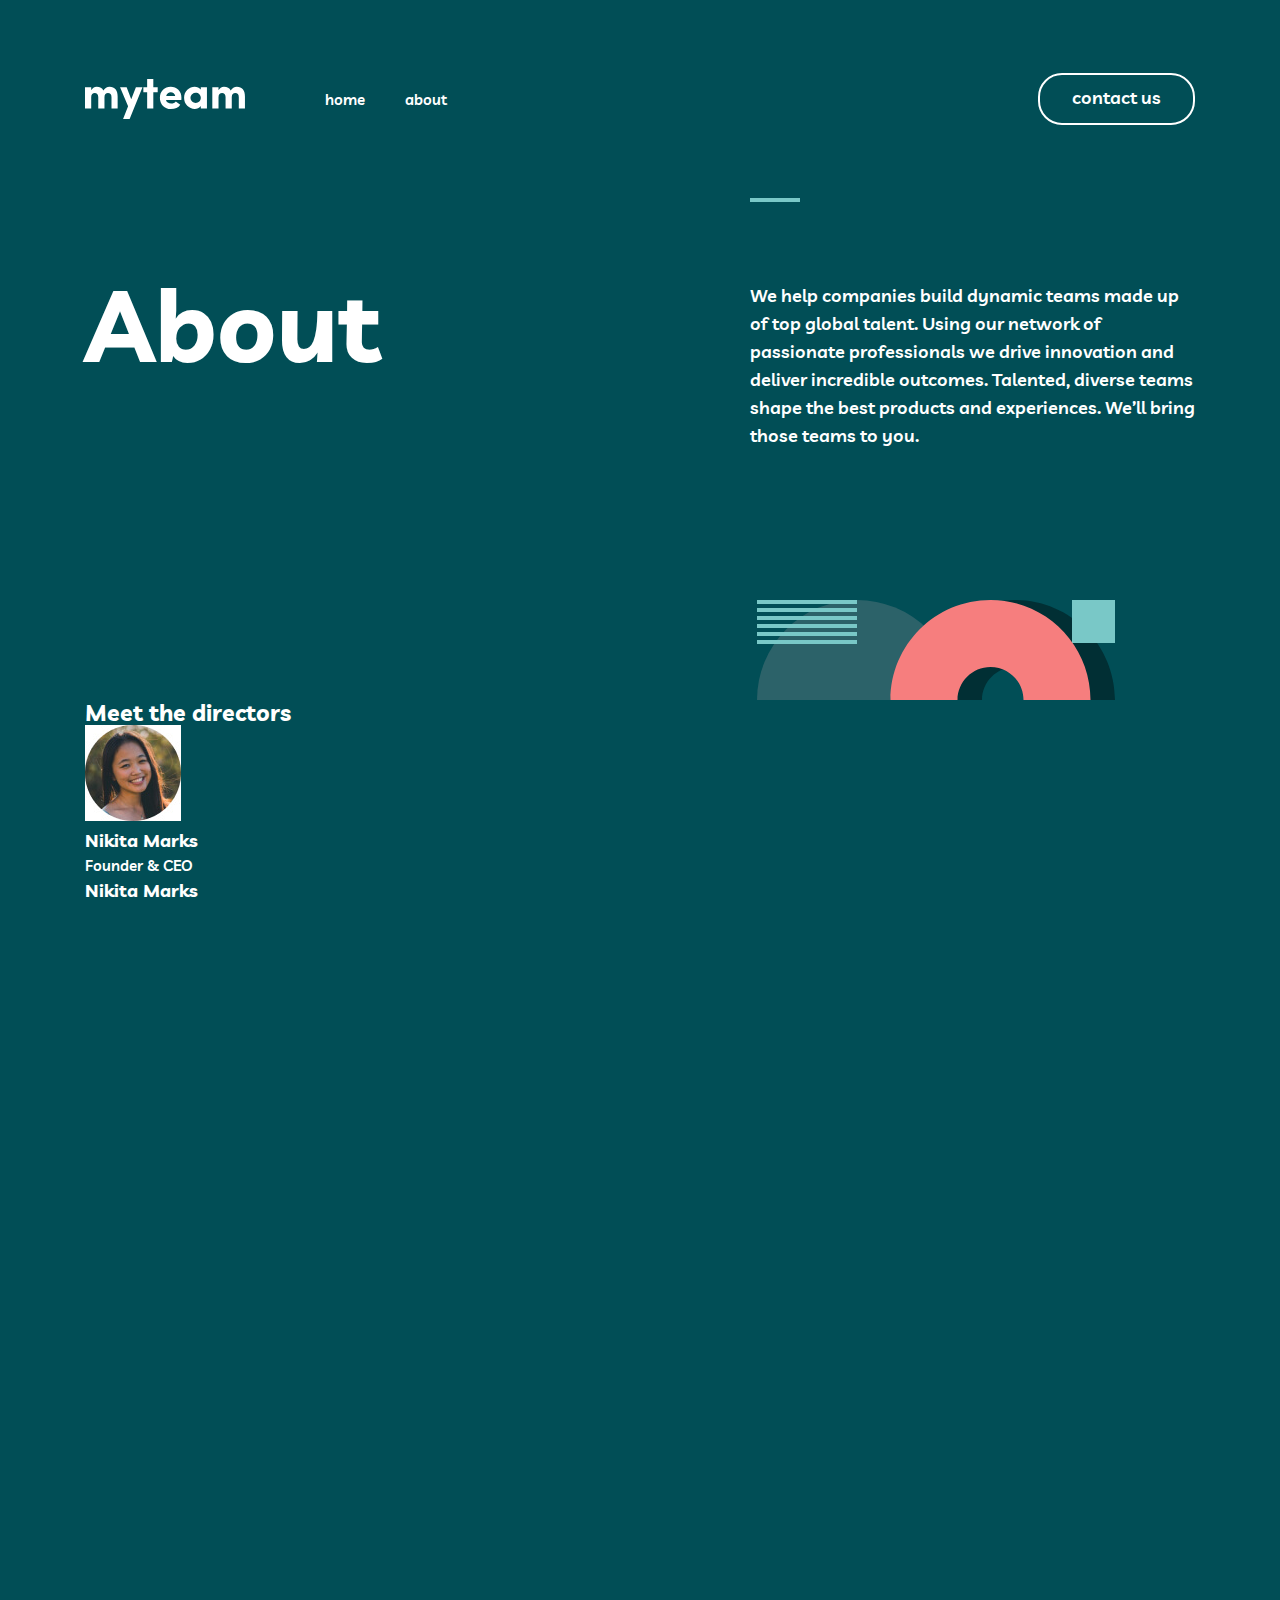
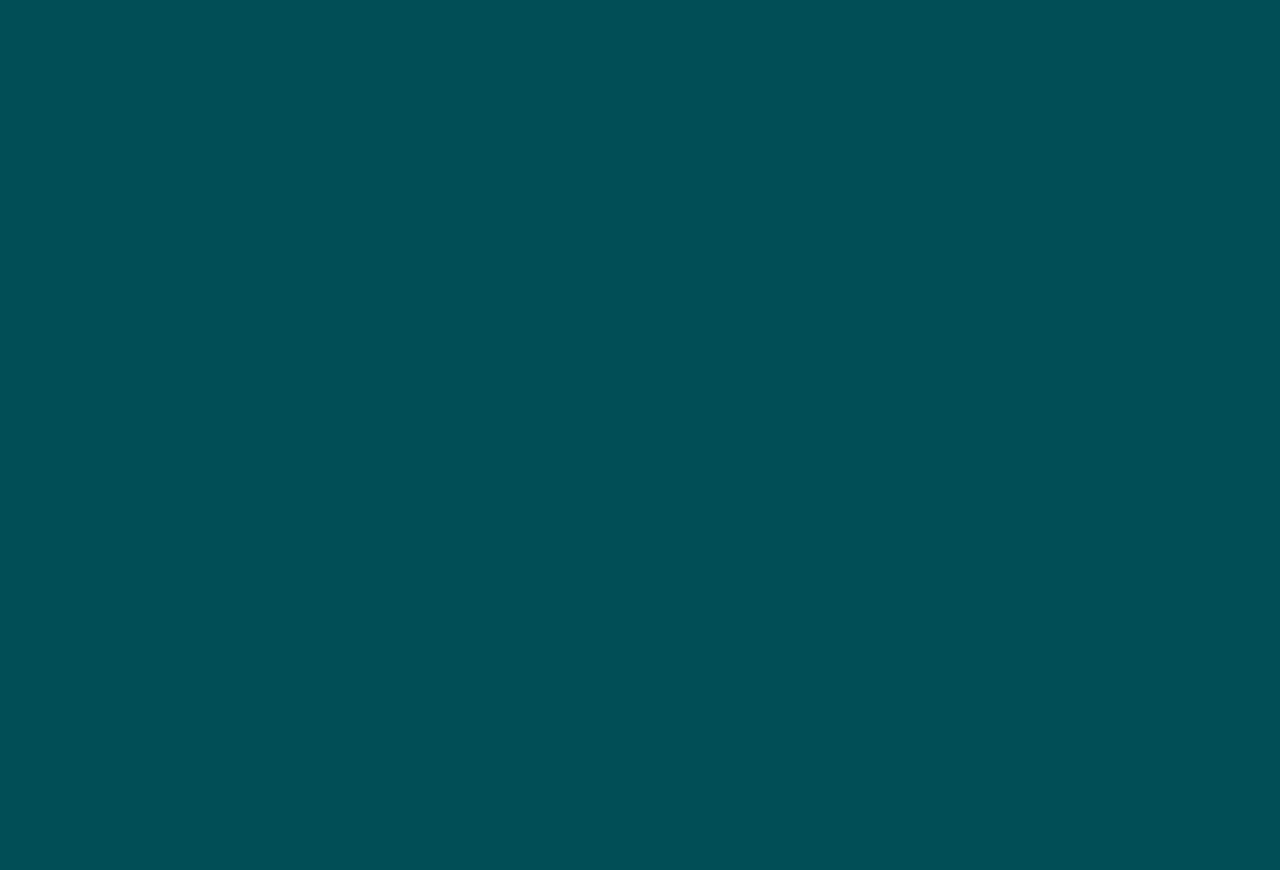
==== about.html @ ebd807f6 "add anchor tag links" ====
<!DOCTYPE html>
<html lang="en">

<head>
    <meta charset="UTF-8">
    <meta name="viewport" content="width=device-width, initial-scale=1.0">
    <link rel="stylesheet" href="./css/normalize.css">
    <link rel="stylesheet" href="./css/style.css">
    <title>MyTeam</title>
</head>

<body>
    <!-- SITE HEADER -->
    <header class="site-header">
        <div class="site-header__container container">
            <div class="site-header__logo logo">
                <img class="logo__img" src="./img/logo.svg" alt="my team logosi" width="160" height="40">
            </div>
            <div class="site-header__nav nav">
                <div class="nav__navbar">
                    <ul class="nav__list">
                        <li class="nav__item">
                            <a class="nav__link" href="index.html">home</a>
                        </li>
                        <li class="nav__item">
                            <a class="nav__link" href="about.html">about</a>
                        </li>
                    </ul>
                    <a href="#" class="button button-transparent">contact us</a>
                </div>
            </div>
            <ul class="site-header__burger-menu burger-menu">
                <li class="burger-menu__line"></li>
                <li class="burger-menu__line"></li>
                <li class="burger-menu__line"></li>
            </ul>
        </div>
    </header>

    <!-- SITE MAIN -->
    <main class="site-main">
        <!-- SITE HERO -->
        <section class="site-hero about-site-hero">
            <div class="site-hero__container container">
                <h1 class="site-hero__heading about-site-hero__heading">
                    About
                </h1>
                <p class="section-text about-section-text">
                    We help companies build dynamic teams made up of top global talent. Using our network of passionate
                    professionals we drive innovation and deliver incredible outcomes. Talented, diverse teams shape the
                    best products and experiences. We’ll bring those teams to you.
                </p>
            </div>
        </section>

        <!-- SITE DIRECTORS CART -->
        <section class="site-carts">
            <div class="site-carts__container container">
                <h2 class="site-carts__heading">Meet the directors</h2>
                <div class="site-carts__carts carts">
                    <div class="carts__cart">
                        <div class="carts__cart-front">
                            <img class="carts__img" src="./img/nikita.jpg" alt="Nikita Marks Founder & CEO" width="96"
                                height="96" srcset="./img/nikita.jpg 1x, ./img/nikita@2x.jpg 2x">
                            <h3 class="carts__name">Nikita Marks</h3>
                            <p class="carts__work">Founder & CEO</p>
                        </div>
                        <div class="carts__cart-back">
                            <h3 class="carts__name">Nikita Marks</h3>
                            <p class="carts__work">“Empowered teams create truly amazing products. Set the north star
                                and let them follow it.”</p>
                            <div class="carts__cart-icons">
                                <svg class="carts__cart-icon" width="21" height="18" fill="none"
                                    xmlns="http://www.w3.org/2000/svg">
                                    <path
                                        d="M20.667 2.797a8.192 8.192 0 0 1-2.357.646 4.11 4.11 0 0 0 1.804-2.27 8.22 8.22 0 0 1-2.606.996A4.096 4.096 0 0 0 14.513.873c-2.649 0-4.595 2.472-3.997 5.038a11.648 11.648 0 0 1-8.457-4.287 4.109 4.109 0 0 0 1.27 5.478A4.086 4.086 0 0 1 1.47 6.59c-.045 1.901 1.317 3.68 3.29 4.075a4.111 4.111 0 0 1-1.853.07 4.106 4.106 0 0 0 3.834 2.85 8.25 8.25 0 0 1-6.075 1.7 11.616 11.616 0 0 0 6.29 1.843c7.618 0 11.922-6.434 11.662-12.205a8.353 8.353 0 0 0 2.048-2.125z"
                                        fill="currentColor" />
                                </svg>
                                <svg class="carts__cart-icon" width="20" height="20" viewBox="0 0 20 20" fill="none"
                                    xmlns="http://www.w3.org/2000/svg">
                                    <g id="icon-linkedin">
                                        <path id="Shape" fill-rule="evenodd" clip-rule="evenodd"
                                            d="M2 0H18C19.1 0 20 0.9 20 2V18C20 19.1 19.1 20 18 20H2C0.9 20 0 19.1 0 18V2C0 0.9 0.9 0 2 0ZM6 17V8H3V17H6ZM4.5 6.3C3.5 6.3 2.7 5.5 2.7 4.5C2.7 3.5 3.5 2.7 4.5 2.7C5.5 2.7 6.3 3.5 6.3 4.5C6.3 5.5 5.5 6.3 4.5 6.3ZM14 17H17V11.3C17 9.4 15.4 7.8 13.5 7.8C12.6 7.8 11.5 8.4 11 9.2V8H8V17H11V11.7C11 10.9 11.7 10.2 12.5 10.2C13.3 10.2 14 10.9 14 11.7V17Z"
                                            fill="currentColor" />
                                    </g>
                                </svg>

                            </div>
                        </div>
                        <button class="carts__button"></button>
                    </div>
                    <div class="carts__cart">
                        <div class="carts__cart-front">
                            <img class="carts__img" src="./img/cristian.jpg" alt="Cristian Dunkan Co-founder & COO"
                                width="96" height="96" srcset="./img/cristian.jpg 1x, ./img/cristian@2x.jpg 2x">
                            <h3 class="carts__name">Cristian Dunkan</h3>
                            <p class="carts__work">Co-founder & COO</p>
                        </div>
                        <div class="carts__cart-back">
                            <h3 class="carts__name">Cristian Dunkan</h3>
                            <p class="carts__work">“Empowered teams create truly amazing products. Set the north star
                                and let them follow it.”</p>
                            <div class="carts__cart-icons">
                                <svg class="carts__cart-icon" width="21" height="18" fill="none"
                                    xmlns="http://www.w3.org/2000/svg">
                                    <path
                                        d="M20.667 2.797a8.192 8.192 0 0 1-2.357.646 4.11 4.11 0 0 0 1.804-2.27 8.22 8.22 0 0 1-2.606.996A4.096 4.096 0 0 0 14.513.873c-2.649 0-4.595 2.472-3.997 5.038a11.648 11.648 0 0 1-8.457-4.287 4.109 4.109 0 0 0 1.27 5.478A4.086 4.086 0 0 1 1.47 6.59c-.045 1.901 1.317 3.68 3.29 4.075a4.111 4.111 0 0 1-1.853.07 4.106 4.106 0 0 0 3.834 2.85 8.25 8.25 0 0 1-6.075 1.7 11.616 11.616 0 0 0 6.29 1.843c7.618 0 11.922-6.434 11.662-12.205a8.353 8.353 0 0 0 2.048-2.125z"
                                        fill="currentColor" />
                                </svg>
                                <svg class="carts__cart-icon" width="20" height="20" viewBox="0 0 20 20" fill="none"
                                    xmlns="http://www.w3.org/2000/svg">
                                    <g id="icon-linkedin">
                                        <path id="Shape" fill-rule="evenodd" clip-rule="evenodd"
                                            d="M2 0H18C19.1 0 20 0.9 20 2V18C20 19.1 19.1 20 18 20H2C0.9 20 0 19.1 0 18V2C0 0.9 0.9 0 2 0ZM6 17V8H3V17H6ZM4.5 6.3C3.5 6.3 2.7 5.5 2.7 4.5C2.7 3.5 3.5 2.7 4.5 2.7C5.5 2.7 6.3 3.5 6.3 4.5C6.3 5.5 5.5 6.3 4.5 6.3ZM14 17H17V11.3C17 9.4 15.4 7.8 13.5 7.8C12.6 7.8 11.5 8.4 11 9.2V8H8V17H11V11.7C11 10.9 11.7 10.2 12.5 10.2C13.3 10.2 14 10.9 14 11.7V17Z"
                                            fill="currentColor" />
                                    </g>
                                </svg>
                            </div>
                        </div>

                        <button class="carts__button"></button>
                    </div>
                    <div class="carts__cart">
                        <div class="carts__cart-front">
                            <img class="carts__img" src="./img/cruz.jpg" alt="Cruz Hamer Co-founder & CTO" width="96"
                                height="96" srcset="./img/cruz.jpg 1x, ./img/cruz@2x.jpg 2x">
                            <h3 class="carts__name">Cruz Hamer</h3>
                            <p class="carts__work">Co-founder & CTO</p>

                        </div>
                        <div class="carts__cart-back">
                            <h3 class="carts__name">Cruz Hamer</h3>
                            <p class="carts__work">“Empowered teams create truly amazing products. Set the north star
                                and let them follow it.”</p>
                            <div class="carts__cart-icons">
                                <svg class="carts__cart-icon" width="21" height="18" fill="none"
                                    xmlns="http://www.w3.org/2000/svg">
                                    <path
                                        d="M20.667 2.797a8.192 8.192 0 0 1-2.357.646 4.11 4.11 0 0 0 1.804-2.27 8.22 8.22 0 0 1-2.606.996A4.096 4.096 0 0 0 14.513.873c-2.649 0-4.595 2.472-3.997 5.038a11.648 11.648 0 0 1-8.457-4.287 4.109 4.109 0 0 0 1.27 5.478A4.086 4.086 0 0 1 1.47 6.59c-.045 1.901 1.317 3.68 3.29 4.075a4.111 4.111 0 0 1-1.853.07 4.106 4.106 0 0 0 3.834 2.85 8.25 8.25 0 0 1-6.075 1.7 11.616 11.616 0 0 0 6.29 1.843c7.618 0 11.922-6.434 11.662-12.205a8.353 8.353 0 0 0 2.048-2.125z"
                                        fill="currentColor" />
                                </svg>
                                <svg class="carts__cart-icon" width="20" height="20" viewBox="0 0 20 20" fill="none"
                                    xmlns="http://www.w3.org/2000/svg">
                                    <g id="icon-linkedin">
                                        <path id="Shape" fill-rule="evenodd" clip-rule="evenodd"
                                            d="M2 0H18C19.1 0 20 0.9 20 2V18C20 19.1 19.1 20 18 20H2C0.9 20 0 19.1 0 18V2C0 0.9 0.9 0 2 0ZM6 17V8H3V17H6ZM4.5 6.3C3.5 6.3 2.7 5.5 2.7 4.5C2.7 3.5 3.5 2.7 4.5 2.7C5.5 2.7 6.3 3.5 6.3 4.5C6.3 5.5 5.5 6.3 4.5 6.3ZM14 17H17V11.3C17 9.4 15.4 7.8 13.5 7.8C12.6 7.8 11.5 8.4 11 9.2V8H8V17H11V11.7C11 10.9 11.7 10.2 12.5 10.2C13.3 10.2 14 10.9 14 11.7V17Z"
                                            fill="currentColor" />
                                    </g>
                                </svg>
                            </div>
                        </div>
                        <button class="carts__button"></button>
                    </div>
                    <div class="carts__cart">
                        <div class="carts__cart-front">
                            <img class="carts__img" src="./img/drake.jpg" alt="Drake Heaton Business Development Lead"
                                width="96" height="96" srcset="./img/drake.jpg 1x, ./img/drake@2x.jpg 2x">
                            <h3 class="carts__name">Drake Heaton</h3>
                            <p class="carts__work">Business Development Lead</p>

                        </div>
                        <div class="carts__cart-back">
                            <h3 class="carts__name">Drake Heaton</h3>
                            <p class="carts__work">“Empowered teams create truly amazing products. Set the north star
                                and let them follow it.”</p>
                            <div class="carts__cart-icons">
                                <svg class="carts__cart-icon" width="21" height="18" fill="none"
                                    xmlns="http://www.w3.org/2000/svg">
                                    <path
                                        d="M20.667 2.797a8.192 8.192 0 0 1-2.357.646 4.11 4.11 0 0 0 1.804-2.27 8.22 8.22 0 0 1-2.606.996A4.096 4.096 0 0 0 14.513.873c-2.649 0-4.595 2.472-3.997 5.038a11.648 11.648 0 0 1-8.457-4.287 4.109 4.109 0 0 0 1.27 5.478A4.086 4.086 0 0 1 1.47 6.59c-.045 1.901 1.317 3.68 3.29 4.075a4.111 4.111 0 0 1-1.853.07 4.106 4.106 0 0 0 3.834 2.85 8.25 8.25 0 0 1-6.075 1.7 11.616 11.616 0 0 0 6.29 1.843c7.618 0 11.922-6.434 11.662-12.205a8.353 8.353 0 0 0 2.048-2.125z"
                                        fill="currentColor" />
                                </svg>
                                <svg class="carts__cart-icon" width="20" height="20" viewBox="0 0 20 20" fill="none"
                                    xmlns="http://www.w3.org/2000/svg">
                                    <g id="icon-linkedin">
                                        <path id="Shape" fill-rule="evenodd" clip-rule="evenodd"
                                            d="M2 0H18C19.1 0 20 0.9 20 2V18C20 19.1 19.1 20 18 20H2C0.9 20 0 19.1 0 18V2C0 0.9 0.9 0 2 0ZM6 17V8H3V17H6ZM4.5 6.3C3.5 6.3 2.7 5.5 2.7 4.5C2.7 3.5 3.5 2.7 4.5 2.7C5.5 2.7 6.3 3.5 6.3 4.5C6.3 5.5 5.5 6.3 4.5 6.3ZM14 17H17V11.3C17 9.4 15.4 7.8 13.5 7.8C12.6 7.8 11.5 8.4 11 9.2V8H8V17H11V11.7C11 10.9 11.7 10.2 12.5 10.2C13.3 10.2 14 10.9 14 11.7V17Z"
                                            fill="currentColor" />
                                    </g>
                                </svg>
                            </div>
                        </div>
                        <button class="carts__button"></button>
                    </div>
                    <div class="carts__cart">
                        <div class="carts__cart-front">
                            <img class="carts__img" src="./img/griffin.jpg" alt="Griffin Wise Lead Marketing" width="96"
                                height="96" srcset="./img/griffin.jpg 1x, ./img/griffin@2x.jpg 2x">
                            <h3 class="carts__name">Griffin Wise</h3>
                            <p class="carts__work">Lead Marketing</p>

                        </div>
                        <div class="carts__cart-back">
                            <h3 class="carts__name">Griffin Wise</h3>
                            <p class="carts__work">“Empowered teams create truly amazing products. Set the north star
                                and let them follow it.”</p>
                            <div class="carts__cart-icons">
                                <svg class="carts__cart-icon" width="21" height="18" fill="none"
                                    xmlns="http://www.w3.org/2000/svg">
                                    <path
                                        d="M20.667 2.797a8.192 8.192 0 0 1-2.357.646 4.11 4.11 0 0 0 1.804-2.27 8.22 8.22 0 0 1-2.606.996A4.096 4.096 0 0 0 14.513.873c-2.649 0-4.595 2.472-3.997 5.038a11.648 11.648 0 0 1-8.457-4.287 4.109 4.109 0 0 0 1.27 5.478A4.086 4.086 0 0 1 1.47 6.59c-.045 1.901 1.317 3.68 3.29 4.075a4.111 4.111 0 0 1-1.853.07 4.106 4.106 0 0 0 3.834 2.85 8.25 8.25 0 0 1-6.075 1.7 11.616 11.616 0 0 0 6.29 1.843c7.618 0 11.922-6.434 11.662-12.205a8.353 8.353 0 0 0 2.048-2.125z"
                                        fill="currentColor" />
                                </svg>
                                <svg class="carts__cart-icon" width="20" height="20" viewBox="0 0 20 20" fill="none"
                                    xmlns="http://www.w3.org/2000/svg">
                                    <g id="icon-linkedin">
                                        <path id="Shape" fill-rule="evenodd" clip-rule="evenodd"
                                            d="M2 0H18C19.1 0 20 0.9 20 2V18C20 19.1 19.1 20 18 20H2C0.9 20 0 19.1 0 18V2C0 0.9 0.9 0 2 0ZM6 17V8H3V17H6ZM4.5 6.3C3.5 6.3 2.7 5.5 2.7 4.5C2.7 3.5 3.5 2.7 4.5 2.7C5.5 2.7 6.3 3.5 6.3 4.5C6.3 5.5 5.5 6.3 4.5 6.3ZM14 17H17V11.3C17 9.4 15.4 7.8 13.5 7.8C12.6 7.8 11.5 8.4 11 9.2V8H8V17H11V11.7C11 10.9 11.7 10.2 12.5 10.2C13.3 10.2 14 10.9 14 11.7V17Z"
                                            fill="currentColor" />
                                    </g>
                                </svg>
                            </div>
                        </div>
                        <button class="carts__button"></button>
                    </div>
                    <div class="carts__cart">
                        <div class="carts__cart-front">
                            <img class="carts__img" src="./img/oval.jpg" alt="Aden Allan Head of Talent" width="96"
                                height="96" srcset="./img/oval.jpg 1x, ./img/oval@2x.jpg 2x">
                            <h3 class="carts__name">Aden Allan</h3>
                            <p class="carts__work">Head of Talent</p>

                        </div>
                        <div class="carts__cart-back">
                            <h3 class="carts__name">Aden Allan</h3>
                            <p class="carts__work">“Empowered teams create truly amazing products. Set the north star
                                and let them follow it.”</p>
                            <div class="carts__cart-icons">
                                <svg class="carts__cart-icon" width="21" height="18" fill="none"
                                    xmlns="http://www.w3.org/2000/svg">
                                    <path
                                        d="M20.667 2.797a8.192 8.192 0 0 1-2.357.646 4.11 4.11 0 0 0 1.804-2.27 8.22 8.22 0 0 1-2.606.996A4.096 4.096 0 0 0 14.513.873c-2.649 0-4.595 2.472-3.997 5.038a11.648 11.648 0 0 1-8.457-4.287 4.109 4.109 0 0 0 1.27 5.478A4.086 4.086 0 0 1 1.47 6.59c-.045 1.901 1.317 3.68 3.29 4.075a4.111 4.111 0 0 1-1.853.07 4.106 4.106 0 0 0 3.834 2.85 8.25 8.25 0 0 1-6.075 1.7 11.616 11.616 0 0 0 6.29 1.843c7.618 0 11.922-6.434 11.662-12.205a8.353 8.353 0 0 0 2.048-2.125z"
                                        fill="currentColor" />
                                </svg>
                                <svg class="carts__cart-icon" width="20" height="20" viewBox="0 0 20 20" fill="none"
                                    xmlns="http://www.w3.org/2000/svg">
                                    <g id="icon-linkedin">
                                        <path id="Shape" fill-rule="evenodd" clip-rule="evenodd"
                                            d="M2 0H18C19.1 0 20 0.9 20 2V18C20 19.1 19.1 20 18 20H2C0.9 20 0 19.1 0 18V2C0 0.9 0.9 0 2 0ZM6 17V8H3V17H6ZM4.5 6.3C3.5 6.3 2.7 5.5 2.7 4.5C2.7 3.5 3.5 2.7 4.5 2.7C5.5 2.7 6.3 3.5 6.3 4.5C6.3 5.5 5.5 6.3 4.5 6.3ZM14 17H17V11.3C17 9.4 15.4 7.8 13.5 7.8C12.6 7.8 11.5 8.4 11 9.2V8H8V17H11V11.7C11 10.9 11.7 10.2 12.5 10.2C13.3 10.2 14 10.9 14 11.7V17Z"
                                            fill="currentColor" />
                                    </g>
                                </svg>
                            </div>
                        </div>
                        <button class="carts__button"></button>
                    </div>
                </div>
            </div>
            <img class="about-cart-pattern" src="./img/directors-rect.svg" width="147" height="100">
        </section>
    </main>

    <!-- SITE FOOTER -->
    <footer class="site-footer">
        <div class="footer__container container">
            <div class="site-footer__left-side">
                <div class="site-footer__logo-links">
                    <div class="site-footer__logo logo">
                        <img class="logo__img" src="./img/logo.svg" alt="my team logosi" width="160" height="40">
                    </div>
                    <ul class="site-footer__nav nav__list">
                        <li class="site-footer__nav-item nav__item">
                            <a class="nav__link" href="#">home</a>
                        </li>
                        <li class="site-footer__nav-item nav__item">
                            <a class="nav__link" href="#">about</a>
                        </li>
                    </ul>
                </div>
                <ul class="site-footer__social-link-list social-link-list">
                    <li class="social-link-item">
                        <a href="#" class="social-link">
                            <svg width="24" height="24" fill="none" xmlns="http://www.w3.org/2000/svg">
                                <path
                                    d="M18.896 0H1.104C.494 0 0 .494 0 1.104v17.793C0 19.506.494 20 1.104 20h9.58v-7.745H8.076V9.237h2.606V7.01c0-2.583 1.578-3.99 3.883-3.99 1.104 0 2.052.082 2.329.119v2.7h-1.598c-1.254 0-1.496.597-1.496 1.47v1.928h2.989l-.39 3.018h-2.6V20h5.098c.608 0 1.102-.494 1.102-1.104V1.104C20 .494 19.506 0 18.896 0z"
                                    fill="currentColor" />
                            </svg>
                        </a>
                    </li>
                    <li class="social-link-item">
                        <a href="#" class="social-link">
                            <svg width="24" height="24" fill="none" xmlns="http://www.w3.org/2000/svg">
                                <path
                                    d="M10 0C4.478 0 0 4.477 0 10c0 4.237 2.636 7.855 6.356 9.312-.088-.791-.167-2.005.035-2.868.181-.78 1.172-4.97 1.172-4.97s-.299-.6-.299-1.486c0-1.39.806-2.428 1.81-2.428.852 0 1.264.64 1.264 1.408 0 .858-.545 2.14-.828 3.33-.236.995.5 1.807 1.48 1.807 1.778 0 3.144-1.874 3.144-4.58 0-2.393-1.72-4.068-4.177-4.068-2.845 0-4.515 2.135-4.515 4.34 0 .859.331 1.781.745 2.281a.3.3 0 0 1 .069.288l-.278 1.133c-.044.183-.145.223-.335.134-1.249-.581-2.03-2.407-2.03-3.874 0-3.154 2.292-6.052 6.608-6.052 3.469 0 6.165 2.473 6.165 5.776 0 3.447-2.173 6.22-5.19 6.22-1.013 0-1.965-.525-2.291-1.148l-.623 2.378c-.226.869-.835 1.958-1.244 2.621.937.29 1.931.446 2.962.446 5.523 0 10-4.477 10-10S15.523 0 10 0z"
                                    fill="currentColor" />
                            </svg>
                        </a>
                    </li>
                    <li class="social-link-item">
                        <a href="#" class="social-link">
                            <svg width="24" height="19.5" fill="none" xmlns="http://www.w3.org/2000/svg">
                                <path
                                    d="M20.667 2.797a8.192 8.192 0 0 1-2.357.646 4.11 4.11 0 0 0 1.804-2.27 8.22 8.22 0 0 1-2.606.996A4.096 4.096 0 0 0 14.513.873c-2.649 0-4.595 2.472-3.997 5.038a11.648 11.648 0 0 1-8.457-4.287 4.109 4.109 0 0 0 1.27 5.478A4.086 4.086 0 0 1 1.47 6.59c-.045 1.901 1.317 3.68 3.29 4.075a4.111 4.111 0 0 1-1.853.07 4.106 4.106 0 0 0 3.834 2.85 8.25 8.25 0 0 1-6.075 1.7 11.616 11.616 0 0 0 6.29 1.843c7.618 0 11.922-6.434 11.662-12.205a8.353 8.353 0 0 0 2.048-2.125z"
                                    fill="currentColor" />
                            </svg>
                        </a>
                    </li>
                </ul>
                <ul class="site-footer__adress adress-list">
                    <li class="adress-list__item">987 Hillcrest Lane</li>
                    <li class="adress-list__item">Irvine, CA</li>
                    <li class="adress-list__item">California 92714</li>
                    <li class="adress-list__item">Call Us : 949-833-7432</li>
                </ul>
            </div>
            <div class="site-footer__right-side">
                Copyright 2020. All Rights Reserved
            </div>
        </div>
    </footer>
    <script src="./js/script.js"></script>
</body>

</html>
---- css/style.css ----
/* CUSTOM PROPS */
:root {
    --midnight-green:#014e56;
    --light-coral:#f67e7e;
    --white:#ffffff;
    --rapture-blue:#79c8c7;
    --police-blue:#2c6269;
    --deep-jungle-green:#004047;
    --sacramento-state-green: #012f34;
    --dark-green: #002529;
}

/* FONT FAMILY */
@font-face {
    font-family: 'Livvic';
    src: url('../fonts/Livvic-MediumItalic.woff2') format('woff2'),
        url('../fonts/Livvic-MediumItalic.woff') format('woff');
    font-weight: 500;
    font-style: italic;
    font-display: swap;
}

@font-face {
    font-family: 'Livvic';
    src: url('../fonts/Livvic-BoldItalic.woff2') format('woff2'),
        url('../fonts/Livvic-BoldItalic.woff') format('woff');
    font-weight: bold;
    font-style: italic;
    font-display: swap;
}

@font-face {
    font-family: 'Livvic';
    src: url('../fonts/Livvic-Bold.woff2') format('woff2'),
        url('../fonts/Livvic-Bold.woff') format('woff');
    font-weight: bold;
    font-style: normal;
    font-display: swap;
}

@font-face {
    font-family: 'Livvic';
    src: url('../fonts/Livvic-SemiBold.woff2') format('woff2'),
        url('../fonts/Livvic-SemiBold.woff') format('woff');
    font-weight: 600;
    font-style: normal;
    font-display: swap;
}

/* GLOBAL */
html {
    box-sizing: border-box;
    height: 100%;
    scroll-behavior: smooth;
    overflow-x: hidden;
}

*,
*::after,
*::before {
    box-sizing: inherit;
    margin: 0;
    padding: 0;
}

body {
    height: 100%;
    display: flex;
    padding: 0;
    margin: 0;
    font-size: 15px;
    line-height: 25px;
    letter-spacing: 0px;
    font-family: "Livvic","Arial",sans-serif;
    font-weight: 600;
    flex-direction: column;
    background-color: var(--midnight-green);
    color: var(--white);
    position: relative;
    overflow-x: hidden;
}

main {
    flex-grow: 1;
}

/* CONTAINER */
.container {
    max-width: 1150px;
    width: 100%;
    padding-left: 20px;
    padding-right: 20px;
    margin-left: auto;
    margin-right: auto;
}

/* BUTTONS */
.button {
    text-decoration: none;
    font-size: 18px;
    line-height: 28px;
    padding: 9px 32px 11px;
    border: 2px solid var(--white);
    border-radius: 24px;
    cursor: pointer;
    transition: background-color 0.3s ease, color 0.3s ease;
    white-space: nowrap;
}
.button-transparent {
    background-color: transparent;
    color: var(--white);
}
.button-white {
    background-color: var(--white);
    color: var(--deep-jungle-green)
}
.button-dark {
    background-color: transparent;
    border-color: var(--sacramento-state-green);
    color: var(--sacramento-state-green);
}

.button-transparent:hover {
    background-color: var(--white);
    color: var(--dark-green);
}
.button-white:hover {
    opacity: 0.8;
}
.button-dark:hover {
    background-color: var(--sacramento-state-green);
    color: var(--white);
}
/* SITE HEADER */
.site-header {
    padding-top: 73px;
    padding-bottom: 73px;
}
.site-header__container {
    display: flex;
    align-items: center;
    justify-content: space-between;
}
.site-header__logo {
    cursor: pointer;
    margin-right: 80px;
}
.logo__img {
    width: 160px;
    height: 40px;
    object-fit: contain;
    flex-shrink: 0;
    display: block;
}
.site-header__nav {
    width: 100%;
    display: flex;
    align-items: center;
    justify-content: center;
}
.nav__navbar {
    width: 100%;
    display: flex;
    justify-content: space-between;
    align-items: center;
}
.nav__list {
    display: flex;
    align-items: center;
    list-style: none;
}
.nav__item:not(:last-child) {
    margin-right: 40px;
}
.nav__link {
    color: var(--white);
    text-decoration: none;
    transition: color 0.3s ease;
}
.nav__link:hover {
    color:var(--light-coral);
}
.site-header__burger-menu {
    list-style: none;
    cursor: pointer;
    display: none;
}
.burger-menu__line {
    width: 20px;
    height: 3px;
    background-color: var(--white);
}
.burger-menu__line:not(:last-child) {
    margin-bottom: 4px;
}
.burger-menu__line:not(:last-child) {
    margin-bottom: 4px;
}
.burger-menu-cross .burger-menu__line:nth-child(1) {
    transform: rotate(45deg);
    margin-bottom: -4px;
}
.burger-menu-cross .burger-menu__line:nth-child(2) {
    display: none;
}
.burger-menu-cross .burger-menu__line:nth-child(3) {
    transform: rotate(-45deg);
}

/* SITE HERO */
.site-hero {
    width: 100%;
    background-image: url("../img/hero-bottom-pattern.svg");
    background-repeat: no-repeat;
    background-position: top calc(100% + 100px) right 165px;
    padding-bottom: 250px;
}
.site-hero__pattern {
    width: 200px;
    height: 200px;
    position: absolute;
    top: calc(50% - 100px);
    left: -100px;
    z-index: -1;
}
.site-hero__container {
    display: flex;
    align-items: center;
    justify-content: center;
}
.site-hero__heading {
    max-width: 635px;
    width: 100%;
    font-size: 100px;
    font-weight: bold;
    line-height: 100px;
    margin-right: 30px;
}
.orange-text {
    color: var(--light-coral);
}
.section-text {
    font-size: 18px;
    line-height: 28px;
    max-width: 445px;
    width: 100%;
}
.section-text::before {
    content: "";
    width: 50px;
    height: 4px;
    background-color: var(--rapture-blue);
    display: block;
    margin-bottom: 80px;
}

/* SITE FEATURES */

.site-features {
    background-color: var(--sacramento-state-green);
    padding-top: 140px;
    padding-bottom: 140px;
    background-image: url("../img/features-pattern.svg");
    background-repeat: no-repeat;
    background-position: calc(100% + 100px) 100%
}
.site-features__container {
    display: flex;
    align-items: self-start;
    justify-content: center;
}
.site-features__heading {
    font-size: 48px;
    line-height: 48px;
    font-weight: bold;
    max-width: 445px;
    width: 100%;
    margin-right: 125px;
}
.site-features__heading::before {
    content: "";
    width: 50px;
    height: 4px;
    background-color: var(--light-coral);
    display: block;
    margin-bottom: 54px;
}
.section__list {
    list-style: none;
    width: 100%;
}
.item {
    display: flex;
}
.item:not(:last-child) {
    margin-bottom: 32px;
}
.item__icon {
    width: 72px;
    height: 72px;
    margin-right: 23px;
}
.item__info {
    width: 445px;
}
.item__title {
    font-size: 18px;
    font-weight: bold;
    line-height: 28px;
    color: var(--light-coral);
    margin-bottom: 16px;
}
.item__text {
    font-size: 15px;
    font-weight: 600;
    line-height: 25px;
}

/* SITE REVIEW */

.site-review {
    padding-top: 140px;
    padding-bottom: 140px;
    background-image: url("../img/reviews-bg-right.svg");
    background-repeat:no-repeat;
    background-position: top calc(100% + 100px) right 0%;
    position: relative;
 }
 .site-review-pattern {
    position: absolute;
    top: 0;
    left: 0;
 }
.site-review__heading {
    font-size: 48px;
    line-height: 48px;
    font-weight: bold;
    text-align: center;
    max-width: 932px;
    width: 100%;
    margin-left: auto;
    margin-right: auto;
    margin-bottom: 92px;
}
.green-text {
    color: var(--rapture-blue);
}
.site-review__list {
    list-style: none;
    display: flex;
    align-items:self-start
}
.site-review__item {
    width: 31%;
    text-align: center;
}
.site-review__item:not(:last-child) {
    margin-right: 3.5%;
}
.site-review__item-descr {
    position: relative;
    margin-bottom: 24px;
}
.site-review__item-descr::before {
    content: "";
    width: 67px;
    height: 56px;
    display: block;
    background-image: url("../img/icon-quotes.svg");
    position: absolute;
    left: 50%;
    top: -38px;
    transform: translateX(-50%);
    z-index: -1;
}
.site-review__user-name {
    font-size: 18px;
    font-weight: bold;
    line-height: 28px;
    color: var(--rapture-blue);
}
.site-review__user-work {
    font-size: 13px;
    font-weight: 500;
    font-style: italic;
    margin-bottom: 32px;
}
.site-review__user0-img {
    width: 62px;
    height: 62px;
    border: 2px solid #C4FFFE;
    border-radius: 50%;
}

/* SITE CTA */

.site-cta {
    padding-top: 76px;
    padding-bottom: 76px;
    background-color: var(--light-coral);
    color: var(--sacramento-state-green);
    background-image: url("../img/cta-pattern.svg");
    background-repeat: no-repeat;
    background-position: top calc(100% + 100px) left 0px;
}

.site-cta__inner {
    font-size: 48px;
    line-height: 48px;
    font-weight: bold;
    display: flex;
    align-items: center;
    justify-content: space-between;
}
.site-cta__button {
    margin-left: 20px;
}


/* SITE FOOTER */
.site-footer {
    padding-top: 48px;
    padding-bottom: 48px;
    background-color: var(--dark-green);
    color: var(--white);
}
.footer__container {
    position: relative;
}
.site-footer__left-side {
    width: 100%;
    display: flex;
    align-items: self-start;
    justify-content: space-between;
}
.site-footer__logo {
    margin-bottom: 25px;
}
.social-link-list {
    display: flex;
    align-items: center;
    list-style: none;
}
.social-link-item:not(:last-child) {
    margin-right: 16px;
}
.social-link {
    text-decoration: none;
    color: var(--white);
}
.adress-list {
    position: absolute;
    top: 0;
    left: 285px;
    list-style: none;
}
.adress-list__item {
    color: rgba(255, 255, 255, 0.6);
}
.site-footer__right-side {
    position: absolute;
    bottom: 0;
    right: 20px;
    color: rgba(255, 255, 255, 0.6);
}


/* MEDIA QUERIES */

@media only screen and (max-width: 1000px) {
    .site-hero__heading {
        font-size: 64px;
    }
    .section-text {
        font-size: 15px;
    }
    .section-text::before {
        margin-bottom: 54px;
    }

    .site-features__heading {
        font-size: 36px;
        line-height: 40px;
    }
    .item__icon {
        margin-right: 16px;
    }

    .site-cta {
        padding-top: 84px;
        padding-bottom: 84px;
        background-position: top calc(100% + 122px) left 0px;
    }
    .site-cta__container {
        padding-left: 77px;
        padding-right: 77px;
    }
}

@media only screen and (max-width: 950px) {
    .site-features__container {
        flex-direction: column;
        padding-left: 97px;
        padding-right: 97px;
    }
    .site-features__heading {
        margin-right: 0;
        margin-bottom: 64px;
    }
}

@media only screen and (max-width: 768px) {
    .site-header {
        padding-top: 64px;
        padding-bottom: 64px;
    }
    .site-header__logo {
        margin-right: 48px;
    }
    .logo__img {
        width: 128px;
        height: 32px;
    }

    .site-hero {
        background-position: top calc(100% + 100px) right 50%;
    }
    .site-hero__container {
        flex-direction: column;
        text-align: center;
    }
    .site-hero__heading {
        width: 100%;
        font-size: 64px;
        line-height: 56px;
        margin-right: 0;
        margin-bottom: 24px;
    }
    .section-text {
        width: 100%;
        font-size: 15px;
    }
    .section-text::before {
        display: none;
    }
    .site-hero__pattern {
        display: none;
    }

    .site-features {
        padding-top: 100px;
        padding-bottom: 100px;
        background-position: calc(100% + 100px) 0%
    }
    .site-features__heading {
        font-size: 32px;
        line-height: 32px;
    }
    .item__info {
        max-width: 445px;
        width: 100%;
    }

    .site-review {
        padding-top: 100px;
        padding-bottom: 100px;
    }
    .site-review__container {
        padding-left: 97px;
        padding-right: 97px;
    }
    .site-review__heading {
        font-size: 32px;
        line-height: 32px;
        margin-bottom: 84px;
        max-width: 573px;
    }
    .site-review__list {
        flex-direction: column;
    }
    .site-review__item {
        width: 100%;
    }
    .site-review__item:not(:last-child) {
        margin-right: 0;
        margin-bottom: 84px;
    }
    .site-review__item-descr {
        margin-bottom: 16px;
    }
    .site-review__user-work {
        margin-bottom: 16px;
    }

    .site-footer__left-side {
        flex-direction: column;
    }
    .adress-list {
        left: inherit;
        right: 20px;
        text-align: right;
    }
    .site-footer__logo {
        margin-bottom: 53px;
    }
    .site-footer__logo-links {
        margin-bottom: 32px;
    }

}

@media only screen and (max-width: 550px) {
    .site-header {
        padding-top: 48px;
        padding-bottom: 48px;
        overflow-x: hidden;
    }
    .site-header__nav {
        position: fixed;
        justify-content: space-around;
        width: 100%;
        height: 100%;
        left: 0;
        top: 0;
        background-color: rgba(0,0,0,0.5);
        z-index: 99;
        transform: translateX(100%);
    }
    .site-header__nav-open {
        transform: translateX(0%);
    }
    .nav__navbar {
        width: 255px;
        height: 100%;
        position: absolute;
        right: 0;
        top: 0;
        flex-direction: column;
        justify-content: start;
        background-color: var(--police-blue);
        background-image: url("../img/nav-menu-pattern.svg");
        background-repeat: no-repeat;
        background-position: left calc(100% + 100px)  top 100%;
        padding: 112px 48px;
        transform: translateX(100%);
        transition: transform 0.3s ease;
    }
    .nav__navbar-open {
        transform: translateX(0%);
    }
    .nav__list {
        flex-direction: column;
        width: 100%;
        margin-bottom: 36px;
    }
    .nav__item {
        width: 100%;
        text-align: left;
    }
    .nav__item:not(:last-child) {
        margin-right: 0;
        margin-bottom: 24px;
    }
    .burger-menu {
        display: block;
        z-index: 100;
    }

    .site-features__container {
        padding-left: 24px;
        padding-right: 24px;
    }

    .site-review {
        padding-top: 140px;
        padding-bottom: 140px;
    }
    .site-review__container {
        padding-left: 24px;
        padding-right: 24px;
    }
    .site-review__heading {
        max-width: 100%;
    }

    .site-cta__inner {
        flex-direction: column;
        justify-content: center;
        text-align: center;
        width: 100%;
    }
    .site-cta__button {
        margin-left: 0;
        margin-top: 24px;
    }

    .site-footer {
        padding-top: 66px;
        padding-bottom: 64px;
    }
    .footer__container {
        flex-direction: column;
        justify-content: center;
        align-items: center;
    }
    .site-footer__left-side {
        align-items: center;
        justify-content: center;
    }
    .site-footer__right-side {
        position: static;
        text-align: center;
    }
    .site-footer__logo-links {
        width: 100%;
        margin-bottom: 24px;
    }
    .site-footer__logo {
        display: flex;
        justify-content: center;
        margin-bottom: 24px;
    }
    .site-footer__nav {
        flex-direction: row;
        align-items: center;
        justify-content: center;
        margin-bottom: 0;
    }
    .site-footer__nav-item {
        width: auto;
    }
    .site-footer__nav-item:not(:last-child) {
        margin-bottom: 0;
        margin-right: 24px;
    }
    .adress-list {
        position: static;
        text-align: center;
        order: 0;
        margin-bottom: 40px;
    }
    .social-link-list {
        order: 1;
        margin-bottom: 16px;
    }

}

@media only screen and (max-width: 375px) {
    .site-hero__heading {
        font-size: 40px;
        line-height: 40px;
        margin-bottom: 18px;
    }

    .site-features {
        padding-top: 100px;
        padding-bottom: 100px;
    }
    .site-features__heading {
        max-width: 240px;
    }
    .site-features__heading::before {
        content: "";
        width: 50px;
        height: 4px;
        background-color: var(--light-coral);
        display: block;
        margin-bottom: 32px;
    }
    .item {
        flex-direction: column;
        align-items: center;
        text-align: center;
    }
    .item:not(:last-child) {
        margin-bottom: 48px;
    }
    .item__icon {
        margin-right: 0;
        margin-bottom: 16px;
    }
    .item__title {
        font-size: 18px;
        margin-bottom: 8px;
    }

    .site-cta__inner {
        font-size: 32px;
    }
    .site-cta__container {
        padding-left: 24px;
        padding-right: 24px;
    }

}
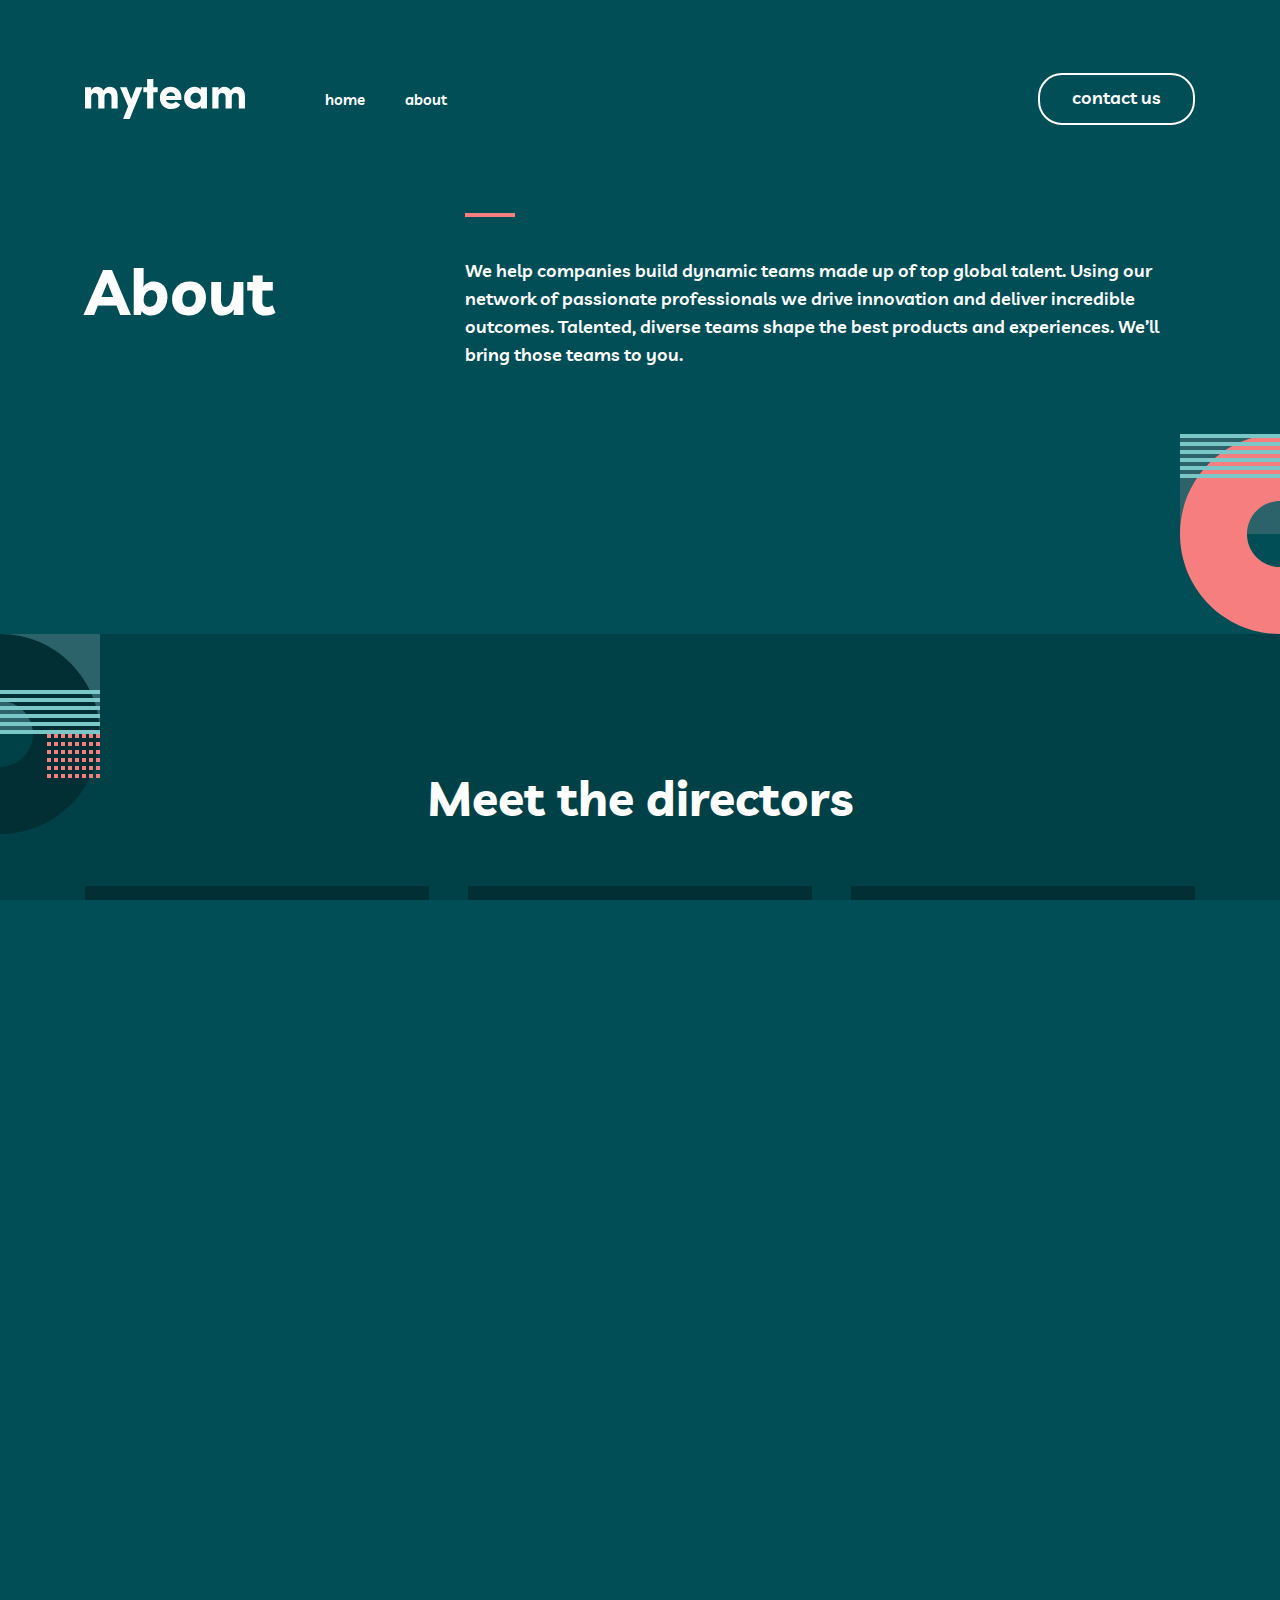
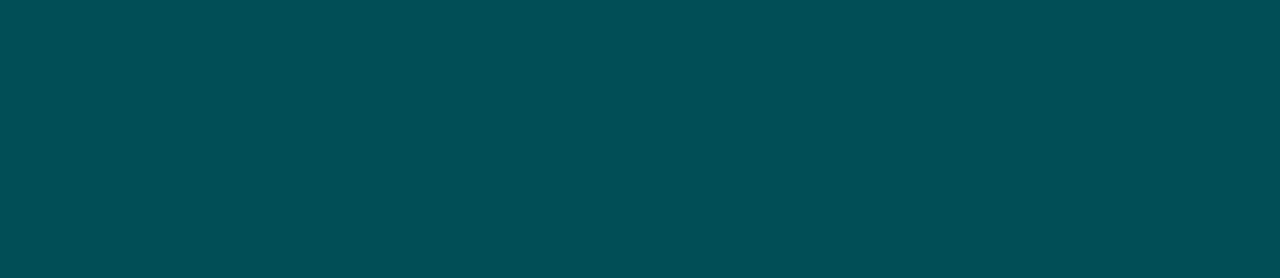
==== commit 20760d46: "fixed anchor tag links" ====
--- a/about.html
+++ b/about.html
@@ -260,10 +260,10 @@
                     </div>
                     <ul class="site-footer__nav nav__list">
                         <li class="site-footer__nav-item nav__item">
-                            <a class="nav__link" href="#">home</a>
+                            <a class="nav__link" href="index.html">home</a>
                         </li>
                         <li class="site-footer__nav-item nav__item">
-                            <a class="nav__link" href="#">about</a>
+                            <a class="nav__link" href="about.html">about</a>
                         </li>
                     </ul>
                 </div>
--- a/css/style.css
+++ b/css/style.css
@@ -215,6 +215,10 @@
     background-position: top calc(100% + 100px) right 165px;
     padding-bottom: 250px;
 }
+.about-site-hero {
+    background-image: url("../img/nav-menu-pattern.svg");
+    background-position: top 100% left calc(100% + 100px);
+}
 .site-hero__pattern {
     width: 200px;
     height: 200px;
@@ -236,6 +240,10 @@
     line-height: 100px;
     margin-right: 30px;
 }
+.about-site-hero__heading {
+    max-width: 350px;
+    font-size: 64px;
+}
 .orange-text {
     color: var(--light-coral);
 }
@@ -244,6 +252,9 @@
     line-height: 28px;
     max-width: 445px;
     width: 100%;
+}
+.about-section-text {
+    max-width: 730px;
 }
 .section-text::before {
     content: "";
@@ -253,6 +264,10 @@
     display: block;
     margin-bottom: 80px;
 }
+.about-section-text::before {
+    margin-bottom: 40px;
+    background-color: var(--light-coral);
+}
 
 /* SITE FEATURES */
 
@@ -314,6 +329,130 @@
     font-size: 15px;
     font-weight: 600;
     line-height: 25px;
+}
+
+/* ABOUT SITE CARTS */
+.site-carts {
+    padding-top: 140px;
+    padding-bottom: 140px;
+    background-color: var(--deep-jungle-green);
+    background-image: url("../img/about-cart-pattern.svg");
+    background-repeat: no-repeat;
+    background-position: top 0% left -100px;
+    position: relative;
+}
+.site-carts__heading {
+    font-size: 48px;
+    line-height: 48px;
+    font-weight: bold;
+    text-align: center;
+    margin-bottom: 64px;
+}
+.site-carts__carts {
+    width: 100%;
+    display: flex;
+    align-items: self-start;
+    flex-wrap: wrap;
+}
+.carts__cart {
+    width: 31%;
+    background-color: var(--sacramento-state-green);
+    position: relative;
+    margin-bottom: 76px;
+}
+.carts__cart-front {
+    padding: 32px 24px 56px;
+    text-align: center;
+}
+.carts__cart-open .carts__cart-front {
+    display: none;
+}
+.carts__cart:not(:nth-child(3n)) {
+    margin-right: 3.5%;
+}
+.carts__img {
+    border: 2px solid #C4FFFE;
+    border-radius: 50%;
+    margin-bottom: 16px;
+}
+.carts__name {
+    font-size: 18px;
+    font-weight: bold;
+    color: var(--rapture-blue);
+    white-space: nowrap;
+}
+.carts__work {
+    font-size: 15px;
+    font-style: italic;
+    font-weight: 500;
+}
+.carts__button {
+    position: absolute;
+    width: 56px;
+    height: 56px;
+    border-radius: 50%;
+    background-color: var(--light-coral);
+    background-image: url("../img/plus-icon.svg");
+    background-repeat: no-repeat;
+    background-position: center;
+    border: 0;
+    left: 50%;
+    top: calc(100% - 28px);
+    transform: translateX(-50%);
+    transition: background-color 0.2s ease;
+    cursor: pointer;
+    z-index: 1;
+}
+.carts__cart-open .carts__button {
+    background-image: url("../img/close-icon.svg");
+    background-color: var(--rapture-blue);
+}
+
+.carts__button:hover {
+    background-color: var(--rapture-blue);
+}
+.carts__cart-open .carts__button:hover {
+    background-color: var(--light-coral);
+}
+
+.carts__cart-back {
+    position: absolute;
+    width: 100%;
+    left: 0;
+    top: 0;
+    background-color: var(--dark-green);
+    padding: 35px 24px 63px;
+    text-align: center;
+    display: none;
+    position: relative;
+}
+
+.carts__cart-open .carts__cart-back {
+    display: block;
+}
+.carts__cart-back .carts__name {
+    margin-bottom: 8px;
+}
+.carts__cart-back .carts__work {
+    margin-bottom: 24px;
+    max-width: 254px;
+    width: 100%;
+    margin-left: auto;
+    margin-right: auto;
+}
+.carts__cart-icons {
+    /* margin-bottom: 63px; */
+}
+.carts__cart-icon:not(:last-child) {
+    margin-right: 16px;
+}
+.carts__cart-icon:hover {
+    color: var(--light-coral);
+}
+.about-cart-pattern {
+    position: absolute;
+    right: 0;
+    bottom: 0;
 }
 
 /* SITE REVIEW */
@@ -525,6 +664,9 @@
     .site-hero {
         background-position: top calc(100% + 100px) right 50%;
     }
+    .about-site-hero {
+        background-position: top 100% left calc(100% + 100px);
+    }
     .site-hero__container {
         flex-direction: column;
         text-align: center;
@@ -540,11 +682,34 @@
         width: 100%;
         font-size: 15px;
     }
+    .about-section-text {
+        max-width: 457px;
+    }
     .section-text::before {
         display: none;
     }
     .site-hero__pattern {
         display: none;
+    }
+    .site-carts {
+        padding-top: 100px;
+        padding-bottom: 128px;
+    }
+    .site-carts__container {
+        padding-left: 97px;
+        padding-right: 97px;
+    }
+    .site-carts__heading {
+        font-size: 32px;
+    }
+    .carts__cart {
+        width: 49%;
+    }
+    .carts__cart:not(:nth-child(3n)) {
+        margin-right: 0%;
+    }
+    .carts__cart:not(:nth-child(2n)) {
+        margin-right: 2%;
     }
 
     .site-features {
@@ -666,9 +831,23 @@
         z-index: 100;
     }
 
-    .site-features__container {
+    .site-carts {
+        background-position: top calc(0% - 100px) left -100px;
+        padding-top: 88px;
+        padding-bottom: 116px;
+    }
+    .site-carts__container {
         padding-left: 24px;
         padding-right: 24px;
+    }
+    .carts__cart {
+        width: 100%;
+    }
+    .carts__cart:not(:nth-child(3n)) {
+        margin-right: 0%;
+    }
+    .carts__cart:not(:nth-child(2n)) {
+        margin-right: 0%;
     }
 
     .site-review {
@@ -747,6 +926,16 @@
 }
 
 @media only screen and (max-width: 375px) {
+    .site-hero {
+        padding-top: 32px;
+        padding-bottom: 108px;
+    }
+    .about-site-hero {
+        padding-top: 32px;
+        padding-bottom: 108px;
+        background-position: top calc(100% + 100px) left calc(100% + 100px);
+    }
+
     .site-hero__heading {
         font-size: 40px;
         line-height: 40px;
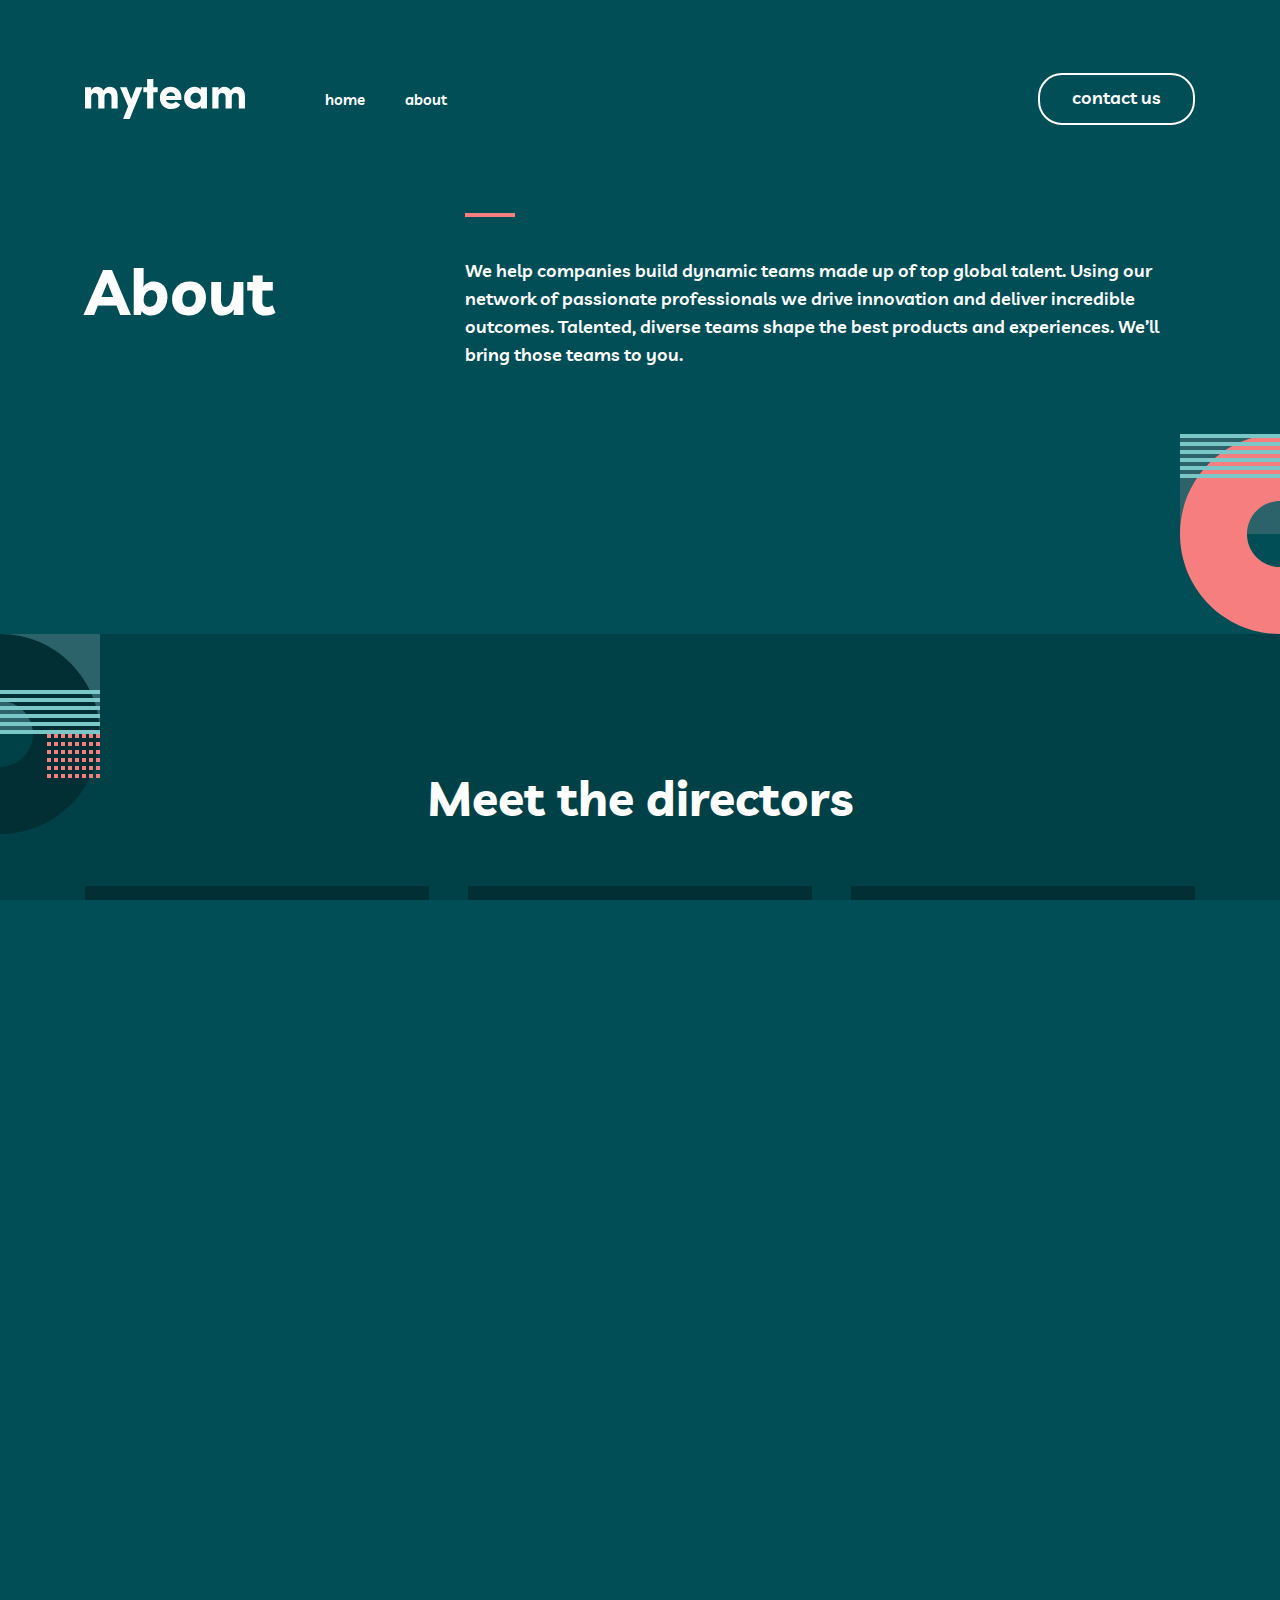
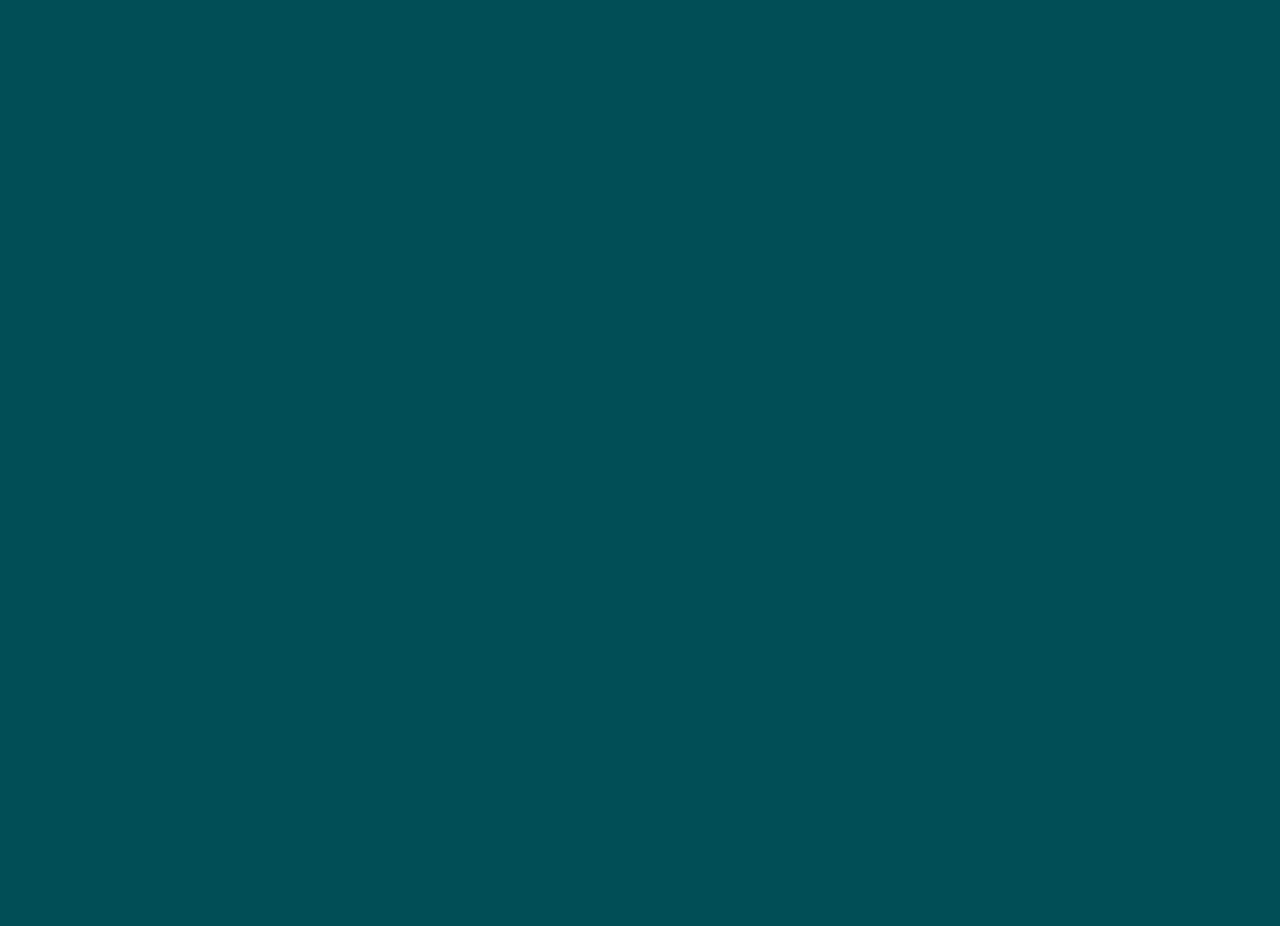
==== commit 7a38dd55: "make responsive about site clients section" ====
--- a/about.html
+++ b/about.html
@@ -247,6 +247,45 @@
                 </div>
             </div>
             <img class="about-cart-pattern" src="./img/directors-rect.svg" width="147" height="100">
+        </section>
+
+        <!-- SITE CLIENTS -->
+        <section class="site-clients">
+            <div class="site-clients__container container">
+                <h2 class="site-clients__heading">Some of our clients</h2>
+                <ul class="site-clients__list">
+                    <li class="site-clients__item">
+                        <img class="site-clients__img" src="./img/the-verge.svg" alt="the verge" width="165"
+                            height="28">
+                    </li>
+                    <li class="site-clients__item">
+                        <img class="site-clients__img" src="./img/the-jakarta-post.svg" alt="the verge" width="184"
+                            height="23">
+                    </li>
+                    <li class="site-clients__item">
+                        <img class="site-clients__img" src="./img/the-guardian.svg" alt="the verge" width="180"
+                            height="28">
+                    </li>
+                    <li class="site-clients__item">
+                        <img class="site-clients__img" src="./img/techradar.svg" alt="the verge" width="165"
+                            height="28">
+                    </li>
+                    <li class="site-clients__item">
+                        <img class="site-clients__img" src="./img/gadgets-now.svg" alt="the verge" width="98"
+                            height="45">
+                    </li>
+                </ul>
+            </div>
+        </section>
+
+        <!-- SITE CTA -->
+        <section class="site-cta">
+            <div class="site-cta__container container">
+                <div class="site-cta__inner">
+                    Ready to get started?
+                    <a class="button button-dark site-cta__button" href="#">Contact us</a>
+                </div>
+            </div>
         </section>
     </main>
 
--- a/css/style.css
+++ b/css/style.css
@@ -408,10 +408,10 @@
     background-color: var(--rapture-blue);
 }
 
-.carts__button:hover {
+.carts__button:active {
     background-color: var(--rapture-blue);
 }
-.carts__cart-open .carts__button:hover {
+.carts__cart-open .carts__button:active {
     background-color: var(--light-coral);
 }
 
@@ -531,6 +531,36 @@
     border-radius: 50%;
 }
 
+/* ABOUT SITE SCLIENTS */
+.site-clients {
+    padding-top: 140px;
+    padding-bottom: 140px;
+    background-color: var(--sacramento-state-green);
+    background-image: url("../img/clients-circle.svg");
+    background-repeat: no-repeat;
+    background-position: top 0% left 0%;
+}
+.site-clients__container {
+}
+.site-clients__heading {
+    text-align: center;
+    font-size: 48px;
+    line-height: 48px;
+    margin-bottom: 64px;
+}
+.site-clients__list {
+    list-style: none;
+    display: flex;
+    align-items: self-start;
+}
+.site-clients__item:not(:last-child) {
+    margin-right: 7.2%;
+}
+.site-clients__img {
+    width: 100%;
+    height: auto;
+}
+
 /* SITE CTA */
 
 .site-cta {
@@ -755,6 +785,12 @@
     }
     .site-review__user-work {
         margin-bottom: 16px;
+    }
+
+    .site-clients {
+        padding-top: 100px;
+        padding-bottom: 100px;
+        background-position: top -100px left 0px;
     }
 
     .site-footer__left-side {
@@ -831,6 +867,8 @@
         z-index: 100;
     }
 
+
+
     .site-carts {
         background-position: top calc(0% - 100px) left -100px;
         padding-top: 88px;
@@ -850,6 +888,23 @@
         margin-right: 0%;
     }
 
+    .site-features__container {
+        padding-left: 24px;
+        padding-right: 24px;
+    }
+    .item {
+        flex-direction: column;
+        align-items: center;
+        text-align: center;
+    }
+    .item:not(:last-child) {
+        margin-bottom: 48px;
+    }
+    .item__icon {
+        margin-right: 0;
+        margin-bottom: 16px;
+    }
+
     .site-review {
         padding-top: 140px;
         padding-bottom: 140px;
@@ -860,6 +915,32 @@
     }
     .site-review__heading {
         max-width: 100%;
+    }
+
+    .site-clients {
+        padding-top: 88px;
+        padding-bottom: 88px;
+        background-position: top -100px left -100px;
+    }
+    .site-clients__container {
+        padding-left: 24px;
+        padding-right: 24px;
+    }
+    .site-clients__heading {
+        font-size: 32px;
+    }
+    .site-clients__list {
+        flex-direction: column;
+        justify-content: center;
+        align-items: center;
+    }
+    .site-clients__item:not(:last-child) {
+        margin-right: 0%;
+        margin-bottom: 75px;
+    }
+    .site-clients__img {
+        width: 100%;
+        height: auto;
     }
 
     .site-cta__inner {
